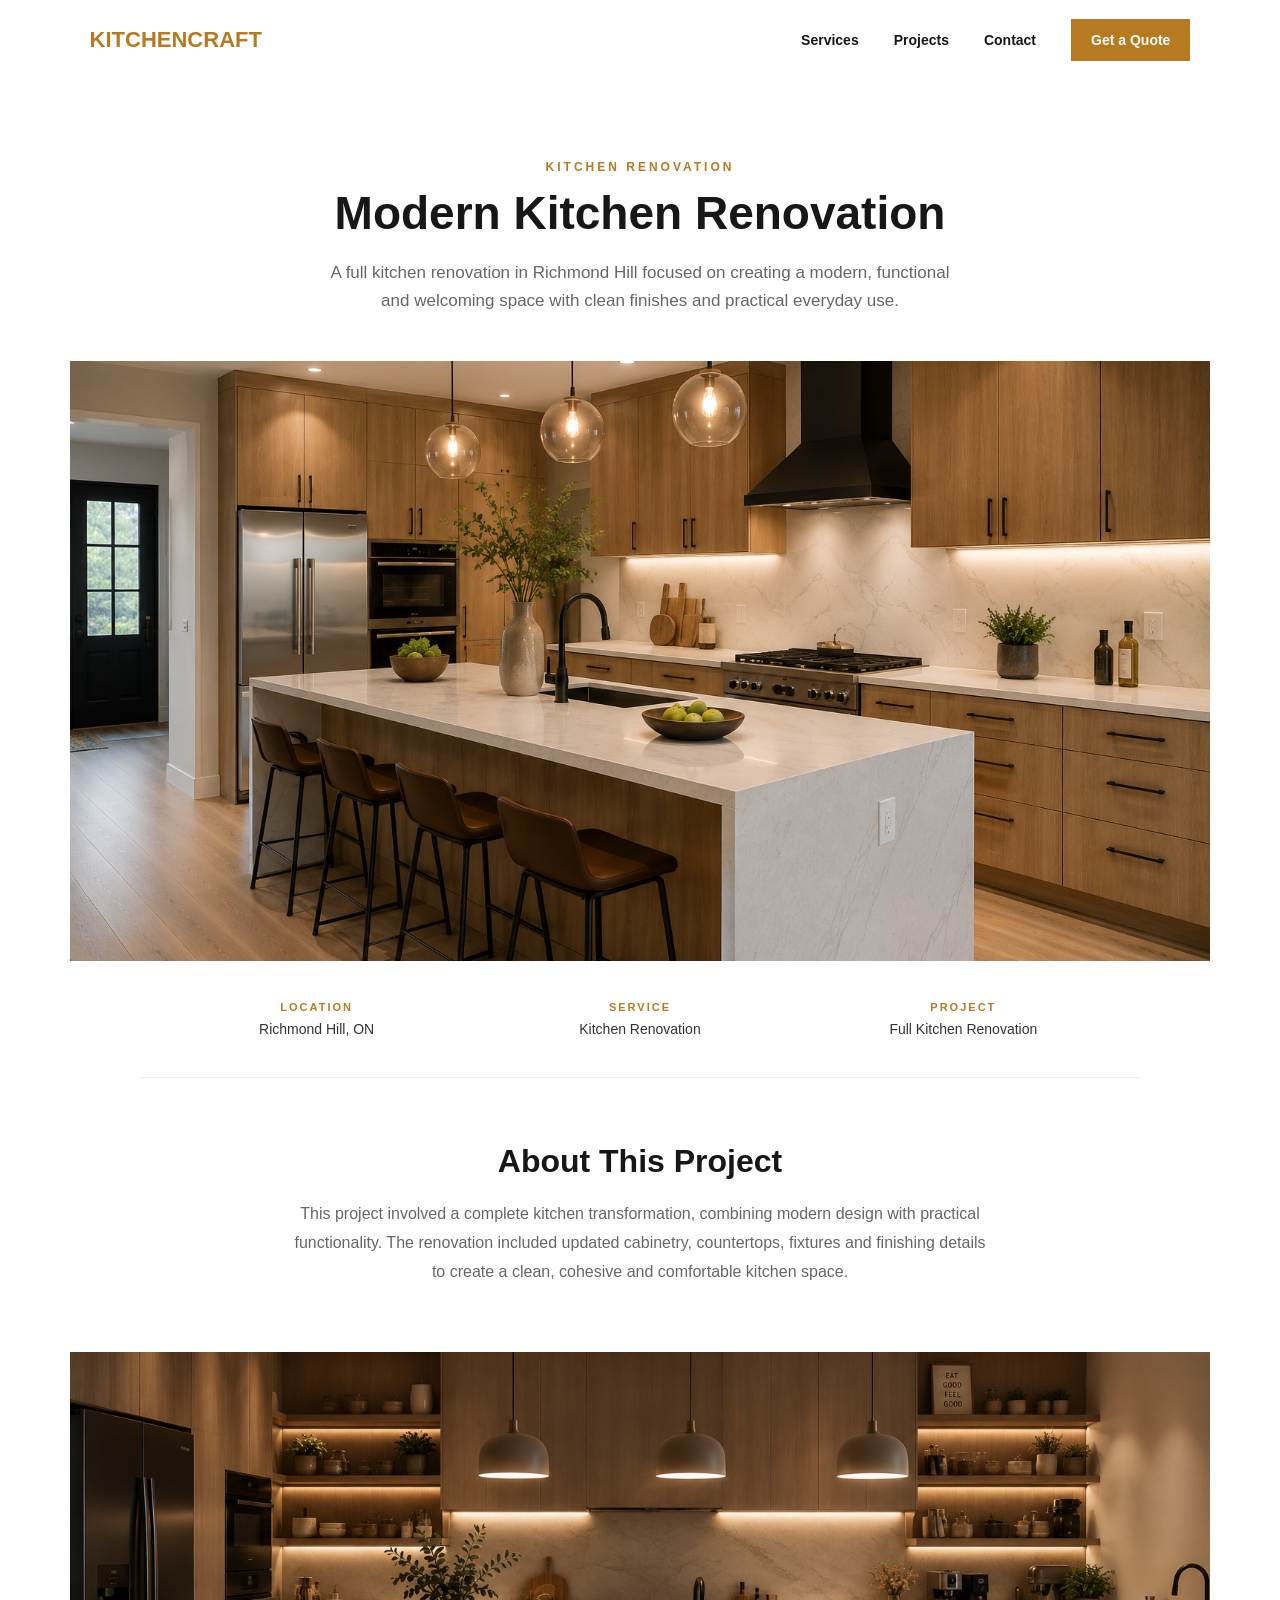
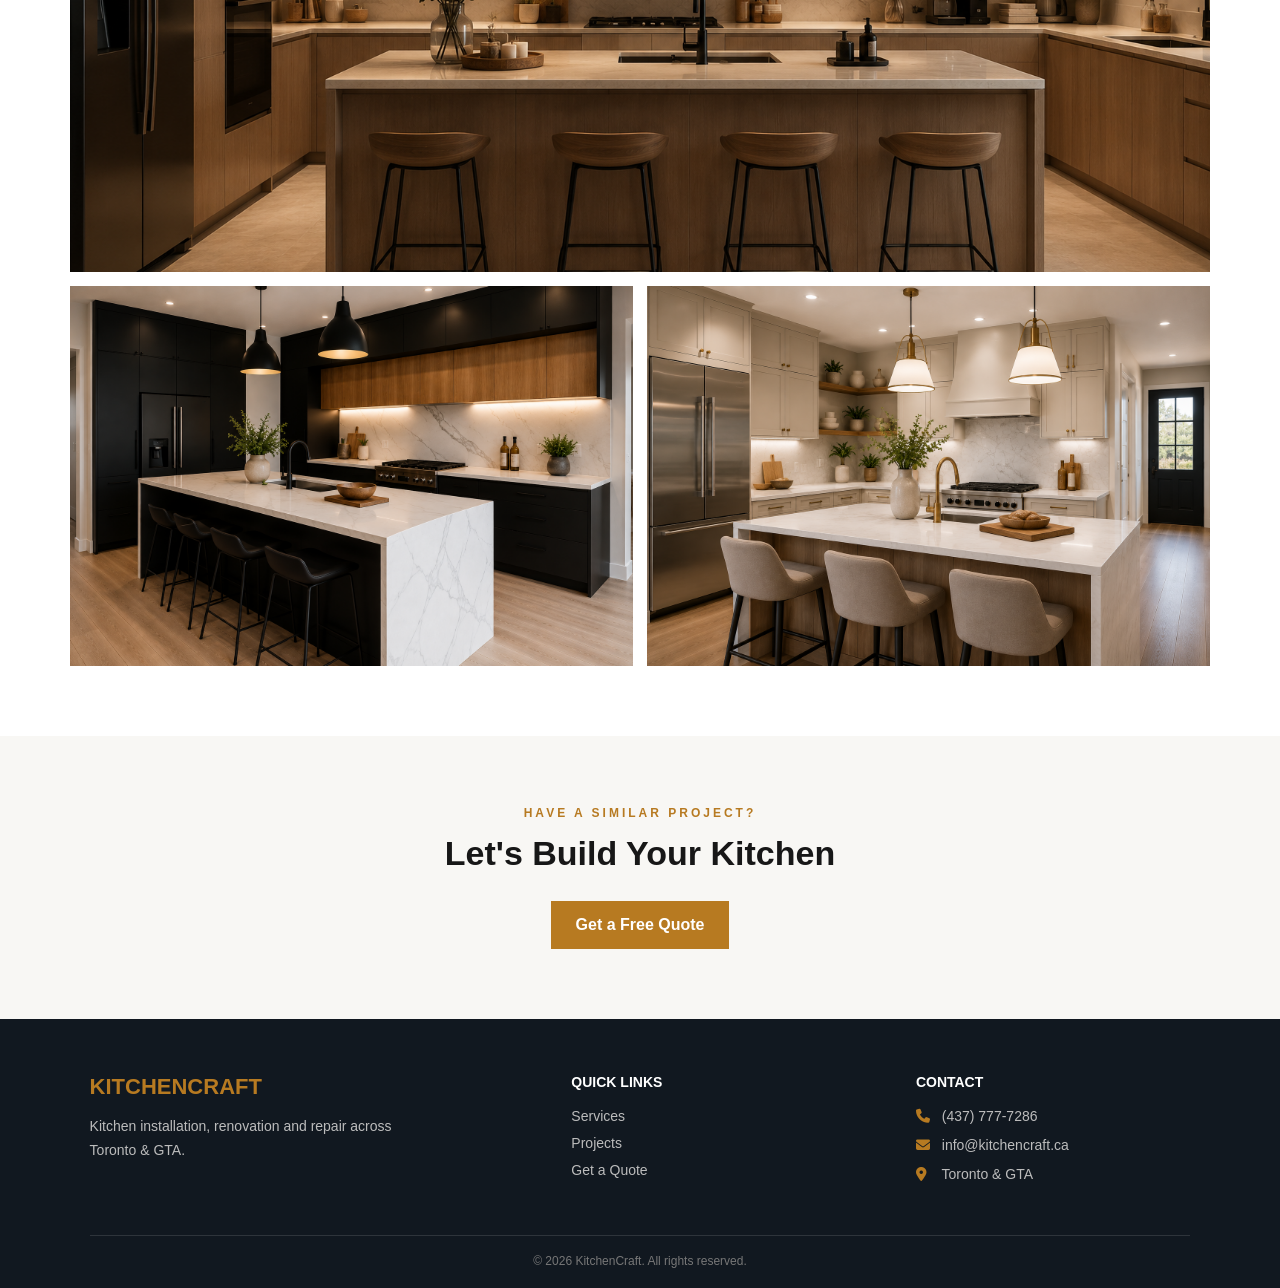
==== project-1.html @ bbb26b09 "Initial website" ====
<!DOCTYPE html>
<html lang="en">

<head>
    <meta charset="UTF-8">

    <meta name="viewport" content="width=device-width, initial-scale=1.0">

    <title>Modern Kitchen Renovation in Richmond Hill | KitchenCraft</title>

    <meta name="description" content="View this completed modern kitchen renovation project in Richmond Hill by KitchenCraft, serving Toronto and the GTA.">

    <link rel="icon" type="image/png" href="favicon.png">

    <link rel="stylesheet" href="style.css">

    <link rel="stylesheet" href="https://cdnjs.cloudflare.com/ajax/libs/font-awesome/6.5.0/css/all.min.css">
</head>


<body>


    <!-- HEADER -->

    <header class="header">

        <a href="index.html" class="logo">
            KITCHENCRAFT
        </a>

        <nav class="nav">

            <a href="index.html#services">
                Services
            </a>

            <a href="index.html#projects">
                Projects
            </a>

            <a href="index.html#contact">
                Contact
            </a>

            <a href="index.html#quote" class="quote-button">
                Get a Quote
            </a>

        </nav>

    </header>



    <!-- PROJECT CONTENT -->

    <main class="project-page">


        <!-- PROJECT INTRO -->

        <section class="project-header">

            <p class="project-page-label">
                KITCHEN RENOVATION
            </p>

            <h1>
                Modern Kitchen Renovation
            </h1>

            <p class="project-page-description">
                A full kitchen renovation in Richmond Hill focused on creating a modern, functional and welcoming space with clean finishes and practical everyday use.
            </p>

        </section>



        <!-- MAIN IMAGE -->

        <section class="project-main-image">

            <img src="images/project-1/cover.jpg" alt="Modern kitchen renovation in Richmond Hill">

        </section>



        <!-- PROJECT DETAILS -->

        <section class="project-details">

            <div>

                <p class="project-detail-label">
                    LOCATION
                </p>

                <p>
                    Richmond Hill, ON
                </p>

            </div>


            <div>

                <p class="project-detail-label">
                    SERVICE
                </p>

                <p>
                    Kitchen Renovation
                </p>

            </div>


            <div>

                <p class="project-detail-label">
                    PROJECT
                </p>

                <p>
                    Full Kitchen Renovation
                </p>

            </div>

        </section>



        <!-- DESCRIPTION -->

        <section class="project-story">

            <h2>
                About This Project
            </h2>

            <p>
                This project involved a complete kitchen transformation, combining modern design with practical functionality. The renovation included updated cabinetry, countertops, fixtures and finishing details to create a clean, cohesive and comfortable kitchen space.
            </p>

        </section>



        <!-- GALLERY -->

        <section class="project-gallery">

            <img src="images/project-1/1.jpg" alt="Kitchen renovation detail">

            <img src="images/project-1/2.jpg" alt="Kitchen cabinetry and countertop">

            <img src="images/project-1/3.jpg" alt="Completed kitchen renovation">

        </section>



        <!-- CTA -->

        <section class="project-cta">

            <p class="project-page-label">
                HAVE A SIMILAR PROJECT?
            </p>

            <h2>
                Let's Build Your Kitchen
            </h2>

            <a href="index.html?project=project-1#quote" class="primary-button">
                Get a Free Quote
            </a>

        </section>


    </main>



    <!-- FOOTER -->

    <footer class="footer">

        <div class="footer-container">


            <div class="footer-brand">

                <a href="index.html" class="footer-logo">
                    KITCHENCRAFT
                </a>

                <p>
                    Kitchen installation, renovation and repair across Toronto & GTA.
                </p>

            </div>



            <div>

                <h3>
                    Quick Links
                </h3>

                <div class="footer-links">

                    <a href="index.html#services">
                        Services
                    </a>

                    <a href="index.html#projects">
                        Projects
                    </a>

                    <a href="index.html#quote">
                        Get a Quote
                    </a>

                </div>

            </div>



            <div class="footer-contact">

                <h3>
                    Contact
                </h3>

                <p>
                    <i class="fa-solid fa-phone"></i>

                    <a href="tel:+14377777286">
                        (437) 777-7286
                    </a>
                </p>

                <p>
                    <i class="fa-solid fa-envelope"></i>

                    <a href="mailto:info@kitchencraft.ca">
                        info@kitchencraft.ca
                    </a>
                </p>

                <p>
                    <i class="fa-solid fa-location-dot"></i> Toronto & GTA
                </p>

            </div>


        </div>


        <div class="footer-bottom">

            <p>
                © 2026 KitchenCraft. All rights reserved.
            </p>

        </div>

    </footer>



    <!-- PROJECT IMAGE LIGHTBOX -->

    <div class="lightbox" id="lightbox">

        <button class="lightbox-close" id="lightbox-close" aria-label="Close">
            &times;
        </button>


        <button class="lightbox-prev" id="lightbox-prev" aria-label="Previous image">
            &#10094;
        </button>


        <img src="" alt="Kitchen project" class="lightbox-image" id="lightbox-image">


        <button class="lightbox-next" id="lightbox-next" aria-label="Next image">
            &#10095;
        </button>


        <div class="lightbox-counter" id="lightbox-counter"></div>

    </div>



    <script src="project.js"></script>

</body>

</html>
---- style.css ----
* {
    margin: 0;
    padding: 0;
    box-sizing: border-box;
}

html {
    scroll-behavior: smooth;
}

body {
    font-family: Arial, sans-serif;
    color: #171717;
    background: #ffffff;
}

img {
    max-width: 100%;
}


/* ========================================
   HEADER
======================================== */

.header {
    height: 80px;
    padding: 0 7%;
    display: flex;
    align-items: center;
    justify-content: space-between;
    background: #ffffff;
}

.logo {
    color: #b77a21;
    font-size: 22px;
    font-weight: 800;
    text-decoration: none;
}

.nav {
    display: flex;
    align-items: center;
    gap: 35px;
}

.nav a {
    color: #171717;
    text-decoration: none;
    font-size: 14px;
    font-weight: 600;
    transition: 0.25s ease;
}

.nav a:hover {
    color: #b77a21;
}

.quote-button {
    background: #b77a21;
    color: #ffffff !important;
    padding: 13px 20px;
}

.quote-button:hover {
    background: #9e6819;
}


/* ========================================
   HERO
======================================== */

.hero {
    min-height: 560px;
    display: flex;
    align-items: center;
    padding: 0 7%;
    background: linear-gradient( 90deg, rgba(0, 0, 0, 0.78) 0%, rgba(0, 0, 0, 0.55) 28%, rgba(0, 0, 0, 0.20) 52%, rgba(0, 0, 0, 0.02) 75%), url("images/hero-kitchen.jpg");
    background-size: cover;
    background-position: center;
    color: #ffffff;
}

.hero-content {
    max-width: 650px;
}

.hero-small {
    color: #d39a42;
    letter-spacing: 3px;
    font-size: 13px;
    font-weight: 700;
    margin-bottom: 20px;
}

.hero h1 {
    font-size: 52px;
    line-height: 1.05;
    margin-bottom: 25px;
}

.hero-description {
    color: #dddddd;
    font-size: 18px;
    line-height: 1.6;
    margin-bottom: 35px;
}

.hero-buttons {
    display: flex;
    gap: 10px;
    flex-wrap: wrap;
}

.primary-button,
.secondary-button {
    display: inline-block;
    padding: 15px 25px;
    text-decoration: none;
    font-weight: 700;
    transition: 0.25s ease;
}

.primary-button {
    background: #b77a21;
    color: #ffffff;
}

.primary-button:hover {
    background: #9e6819;
}

.secondary-button {
    border: 1px solid #ffffff;
    color: #ffffff;
}

.secondary-button:hover {
    background: rgba(255, 255, 255, 0.12);
}


/* ========================================
   SECTION LABEL
======================================== */

.section-label {
    color: #b77a21;
    text-align: center;
    letter-spacing: 3px;
    font-size: 12px;
    font-weight: 700;
    margin-bottom: 10px;
}


/* ========================================
   SERVICES
======================================== */

.services {
    max-width: 1200px;
    margin: 0 auto;
    padding: 65px 30px 70px;
}

.services h2 {
    text-align: center;
    font-size: 38px;
    margin-bottom: 40px;
}

.service-grid {
    display: grid;
    grid-template-columns: repeat(3, 1fr);
}

.service-item {
    padding: 10px 38px 15px;
    border-right: 1px solid #dddddd;
}

.service-item:last-child {
    border-right: none;
}

.service-icon {
    color: #b77a21;
    font-size: 30px;
    margin-bottom: 18px;
}

.service-item h3 {
    font-size: 20px;
    font-weight: 700;
    text-transform: uppercase;
    margin-bottom: 20px;
}

.service-item p {
    color: #555555;
    font-size: 15px;
    padding: 12px 0;
    border-bottom: 1px solid #eeeeee;
}


/* ========================================
   PROJECTS
======================================== */

.projects {
    padding: 60px 7% 65px;
    background: #f8f7f4;
    text-align: center;
}

.projects h2 {
    font-size: 36px;
    margin-bottom: 28px;
}

.projects-grid {
    max-width: 1200px;
    margin: 0 auto 26px;
    display: grid;
    grid-template-columns: repeat(3, 1fr);
    gap: 14px;
}

.projects-grid img {
    width: 100%;
    height: 260px;
    display: block;
    object-fit: cover;
    border-radius: 3px;
}

.projects-button {
    display: inline-block;
    padding: 13px 24px;
    background: #b77a21;
    color: #ffffff;
    text-decoration: none;
    font-size: 13px;
    font-weight: 700;
    letter-spacing: 0.3px;
    transition: 0.25s ease;
}

.projects-button:hover {
    background: #9e6819;
}


/* ========================================
   TRUST BAR
======================================== */

.trust-bar {
    background: #111820;
    color: #ffffff;
    padding: 30px 7%;
}

.trust-container {
    max-width: 1200px;
    margin: 0 auto;
    display: grid;
    grid-template-columns: repeat(4, 1fr);
}

.trust-item {
    display: flex;
    align-items: center;
    justify-content: center;
    gap: 15px;
    padding: 5px 25px;
    border-right: 1px solid rgba(255, 255, 255, 0.15);
}

.trust-item:last-child {
    border-right: none;
}

.trust-item i {
    color: #b77a21;
    font-size: 28px;
}

.trust-item h3 {
    font-size: 14px;
    text-transform: uppercase;
    margin-bottom: 4px;
}

.trust-item p {
    color: #bcbcbc;
    font-size: 12px;
}


/* ========================================
   QUOTE SECTION
======================================== */

.quote-section {
    max-width: 1200px;
    margin: 0 auto;
    padding: 70px 30px 35px;
    display: grid;
    grid-template-columns: 0.8fr 1.4fr;
    gap: 70px;
    align-items: start;
}

.quote-info {
    padding-top: 5px;
}

.quote-label {
    text-align: left;
}

.quote-info h2 {
    font-size: 36px;
    line-height: 1.15;
    margin-bottom: 18px;
}

.quote-text {
    color: #666666;
    font-size: 15px;
    line-height: 1.7;
    margin-bottom: 25px;
}

.quote-points {
    display: grid;
    gap: 10px;
}

.quote-points p {
    color: #444444;
    font-size: 14px;
}

.quote-points i {
    color: #b77a21;
    margin-right: 8px;
}


/* ========================================
   FORM
======================================== */

.quote-form {
    display: grid;
    gap: 14px;
}

.form-row {
    display: grid;
    grid-template-columns: repeat(2, 1fr);
    gap: 14px;
}

.quote-form input,
.quote-form select,
.quote-form textarea {
    width: 100%;
    padding: 14px 15px;
    border: 1px solid #dddddd;
    background: #ffffff;
    color: #171717;
    font-family: Arial, sans-serif;
    font-size: 14px;
    outline: none;
}

.quote-form input:focus,
.quote-form select:focus,
.quote-form textarea:focus {
    border-color: #b77a21;
}

.quote-form textarea {
    resize: vertical;
    min-height: 120px;
}


/* ========================================
   PHOTO UPLOAD
======================================== */

.upload-box {
    min-height: 100px;
    display: flex;
    flex-direction: column;
    align-items: center;
    justify-content: center;
    border: 1px dashed #cccccc;
    cursor: pointer;
    transition: 0.25s ease;
}

.upload-box:hover {
    border-color: #b77a21;
    background: #faf8f4;
}

.upload-box i {
    color: #b77a21;
    font-size: 20px;
    margin-bottom: 7px;
}

.upload-box span {
    font-size: 14px;
    font-weight: 700;
}

.upload-box small {
    margin-top: 4px;
    color: #888888;
    font-size: 11px;
}

.upload-box input {
    display: none;
}

.photo-status {
    padding: 10px 12px;
    background: #f8f7f4;
    color: #666666;
    font-size: 12px;
    line-height: 1.6;
    border-left: 3px solid #b77a21;
}

.photo-status strong {
    color: #171717;
}


/* ========================================
   SUBMIT BUTTON
======================================== */

.submit-button {
    width: fit-content;
    padding: 14px 25px;
    border: none;
    background: #b77a21;
    color: #ffffff;
    font-size: 13px;
    font-weight: 700;
    cursor: pointer;
    transition: 0.25s ease;
}

.submit-button:hover {
    background: #9e6819;
}

.submit-button:disabled {
    cursor: not-allowed;
    opacity: 0.75;
}


/* ========================================
   HONEYPOT
======================================== */

.honeypot {
    position: absolute;
    left: -9999px;
    width: 1px;
    height: 1px;
    opacity: 0;
    pointer-events: none;
}


/* ========================================
   FOOTER
======================================== */

.footer {
    background: #111820;
    color: #ffffff;
    padding: 55px 7% 20px;
}

.footer-container {
    max-width: 1200px;
    margin: 0 auto;
    display: grid;
    grid-template-columns: 1.5fr 1fr 1fr;
    gap: 70px;
}

.footer-logo {
    display: inline-block;
    color: #b77a21;
    font-size: 22px;
    font-weight: 800;
    text-decoration: none;
    margin-bottom: 15px;
}

.footer-brand p {
    max-width: 330px;
    color: #bcbcbc;
    font-size: 14px;
    line-height: 1.7;
}

.footer h3 {
    font-size: 14px;
    text-transform: uppercase;
    margin-bottom: 18px;
}

.footer-links {
    display: flex;
    flex-direction: column;
}

.footer-links a {
    width: fit-content;
    color: #bcbcbc;
    text-decoration: none;
    font-size: 14px;
    margin-bottom: 11px;
    transition: 0.25s ease;
}

.footer-links a:hover {
    color: #b77a21;
}

.footer-contact p {
    color: #bcbcbc;
    font-size: 14px;
    margin-bottom: 13px;
}

.footer-contact a {
    color: #bcbcbc;
    text-decoration: none;
    transition: 0.25s ease;
}

.footer-contact a:hover {
    color: #b77a21;
}

.footer-contact i {
    width: 22px;
    color: #b77a21;
}

.footer-bottom {
    max-width: 1200px;
    margin: 40px auto 0;
    padding-top: 18px;
    border-top: 1px solid rgba(255, 255, 255, 0.12);
    text-align: center;
}

.footer-bottom p {
    color: #777777;
    font-size: 12px;
}


/* ========================================
   FORM SUCCESS MESSAGE
======================================== */

.form-success {
    display: none;
    align-items: flex-start;
    gap: 12px;
    margin-top: 18px;
    padding: 16px 18px;
    background: #f3f8f3;
    border: 1px solid #d7e8d7;
    font-size: 14px;
}

.form-success.show {
    display: flex;
}

.form-success i {
    margin-top: 2px;
    font-size: 19px;
    color: #3f7d45;
}

.form-success strong {
    display: block;
    margin-bottom: 4px;
    color: #222222;
}

.form-success p {
    margin: 0;
    color: #555555;
    line-height: 1.5;
}


/* ========================================
   TABLET + MOBILE
======================================== */

@media (max-width: 768px) {
    /* HEADER */
    .header {
        height: auto;
        min-height: 72px;
        padding: 16px 24px;
        gap: 15px;
    }
    .logo {
        font-size: 20px;
    }
    .nav {
        gap: 12px;
    }
    .nav a:not(.quote-button) {
        display: none;
    }
    .quote-button {
        padding: 12px 16px;
        white-space: nowrap;
    }
    /* HERO */
    .hero {
        min-height: 540px;
        padding: 60px 24px;
        background-position: 58% center;
    }
    .hero-content {
        max-width: 520px;
    }
    .hero h1 {
        font-size: 40px;
        line-height: 1.08;
    }
    .hero-description {
        font-size: 16px;
        line-height: 1.6;
    }
    /* SERVICES */
    .services {
        padding: 55px 24px;
    }
    .services h2 {
        font-size: 32px;
        margin-bottom: 25px;
    }
    .service-grid {
        grid-template-columns: 1fr;
    }
    .service-item {
        padding: 28px 0;
        border-right: none;
        border-bottom: 1px solid #dddddd;
    }
    .service-item:last-child {
        border-bottom: none;
    }
    /* PROJECTS */
    .projects {
        padding: 55px 24px;
    }
    .projects h2 {
        font-size: 32px;
    }
    .projects-grid {
        grid-template-columns: 1fr;
        gap: 15px;
    }
    .projects-grid img {
        width: 100%;
        height: 240px;
    }
    /* TRUST BAR */
    .trust-bar {
        padding: 20px 24px;
    }
    .trust-container {
        grid-template-columns: repeat(2, 1fr);
    }
    .trust-item {
        justify-content: flex-start;
        padding: 20px 15px;
        border-right: none;
        border-bottom: 1px solid rgba(255, 255, 255, 0.15);
    }
    .trust-item:nth-last-child(-n+2) {
        border-bottom: none;
    }
    /* QUOTE */
    .quote-section {
        grid-template-columns: 1fr;
        gap: 35px;
        padding: 55px 24px;
    }
    .quote-info h2 {
        font-size: 32px;
    }
    .form-row {
        grid-template-columns: 1fr;
    }
    /* FORM */
    .quote-form {
        width: 100%;
    }
    .quote-form input,
    .quote-form select,
    .quote-form textarea {
        font-size: 16px;
    }
    .upload-box {
        width: 100%;
    }
    /* SUBMIT */
    .submit-button {
        min-height: 48px;
        padding: 14px 24px;
    }
    /* FOOTER */
    .footer {
        padding: 45px 24px 20px;
    }
    .footer-container {
        grid-template-columns: 1fr;
        gap: 32px;
    }
    .footer-brand,
    .footer-links,
    .footer-contact {
        width: 100%;
        min-width: 0;
    }
    .footer-brand p {
        max-width: 100%;
    }
    .footer-bottom {
        margin-top: 30px;
    }
}


/* ========================================
   SMALL PHONES
======================================== */

@media (max-width: 480px) {
    html,
    body {
        width: 100%;
        max-width: 100%;
        overflow-x: hidden;
    }
    /* HEADER */
    .header {
        min-height: 70px;
        padding: 14px 20px;
    }
    .logo {
        font-size: 18px;
    }
    .quote-button {
        padding: 11px 14px;
        font-size: 12px !important;
    }
    /* HERO */
    .hero {
        min-height: 520px;
        padding: 55px 20px;
        background-position: 60% center;
    }
    .hero-small {
        font-size: 11px;
        margin-bottom: 16px;
    }
    .hero h1 {
        font-size: 34px;
        line-height: 1.08;
        margin-bottom: 20px;
    }
    .hero-description {
        font-size: 16px;
        margin-bottom: 28px;
    }
    .hero-buttons {
        gap: 10px;
    }
    .primary-button,
    .secondary-button {
        padding: 13px 17px;
        font-size: 13px;
    }
    /* SERVICES */
    .services {
        padding: 50px 20px;
    }
    .services h2 {
        font-size: 30px;
    }
    .service-item {
        padding: 25px 0;
    }
    /* PROJECTS */
    .projects {
        padding: 50px 20px;
    }
    .projects h2 {
        font-size: 30px;
    }
    .projects-grid img {
        height: 220px;
    }
    /* TRUST BAR */
    .trust-bar {
        padding: 18px 20px;
    }
    .trust-container {
        grid-template-columns: 1fr 1fr;
    }
    .trust-item {
        padding: 18px 10px;
        gap: 10px;
    }
    .trust-item i {
        font-size: 24px;
    }
    .trust-item h3 {
        font-size: 12px;
    }
    .trust-item p {
        font-size: 11px;
    }
    /* QUOTE */
    .quote-section {
        width: 100%;
        padding: 50px 20px;
        gap: 30px;
    }
    .quote-info {
        width: 100%;
    }
    .quote-info h2 {
        font-size: 30px;
    }
    .quote-text {
        font-size: 14px;
    }
    /* FORM */
    .quote-form {
        width: 100%;
        min-width: 0;
        gap: 12px;
    }
    .form-row {
        width: 100%;
        grid-template-columns: 1fr;
        gap: 12px;
    }
    .quote-form input,
    .quote-form select,
    .quote-form textarea {
        width: 100%;
        min-width: 0;
        padding: 14px;
    }
    .quote-form textarea {
        min-height: 115px;
    }
    /* PHOTO UPLOAD */
    .upload-box {
        width: 100%;
        min-height: 105px;
        padding: 15px;
    }
    .photo-status {
        width: 100%;
        padding: 10px 12px;
        overflow-wrap: anywhere;
    }
    /* SUBMIT BUTTON */
    .submit-button {
        width: 100%;
        min-height: 50px;
        padding: 14px 20px;
        font-size: 14px;
    }
    /* SUCCESS MESSAGE */
    .form-success {
        width: 100%;
    }
    /* FOOTER */
    .footer {
        width: 100%;
        padding: 42px 20px 20px;
    }
    .footer-container {
        width: 100%;
        grid-template-columns: 1fr;
        gap: 30px;
    }
    .footer-logo {
        font-size: 20px;
    }
    .footer-brand p {
        max-width: 100%;
        font-size: 14px;
    }
    .footer-links,
    .footer-contact {
        width: 100%;
    }
    .footer-contact p {
        overflow-wrap: anywhere;
    }
    .footer-bottom {
        width: 100%;
        margin-top: 25px;
        padding-top: 18px;
    }
}


/* ========================================
   PROJECT DETAIL PAGE
======================================== */

.project-page {
    background: #ffffff;
}

.project-header {
    max-width: 900px;
    margin: 0 auto;
    padding: 80px 30px 45px;
    text-align: center;
}

.project-page-label {
    color: #b77a21;
    font-size: 12px;
    font-weight: 700;
    letter-spacing: 3px;
    margin-bottom: 14px;
}

.project-header h1 {
    font-size: 46px;
    line-height: 1.1;
    margin-bottom: 20px;
}

.project-page-description {
    max-width: 650px;
    margin: 0 auto;
    color: #666666;
    font-size: 17px;
    line-height: 1.7;
}


/* MAIN PROJECT IMAGE */

.project-main-image {
    max-width: 1200px;
    margin: 0 auto;
    padding: 0 30px;
}

.project-main-image img {
    width: 100%;
    height: 600px;
    display: block;
    object-fit: cover;
}


/* DETAILS */

.project-details {
    max-width: 1000px;
    margin: 0 auto;
    padding: 40px 30px;
    display: grid;
    grid-template-columns: repeat(3, 1fr);
    gap: 30px;
    border-bottom: 1px solid #eeeeee;
}

.project-details>div {
    text-align: center;
}

.project-detail-label {
    color: #b77a21;
    font-size: 11px;
    font-weight: 700;
    letter-spacing: 2px;
    margin-bottom: 8px;
}

.project-details div>p:last-child {
    color: #333333;
    font-size: 14px;
}


/* STORY */

.project-story {
    max-width: 760px;
    margin: 0 auto;
    padding: 65px 30px;
    text-align: center;
}

.project-story h2 {
    font-size: 32px;
    margin-bottom: 20px;
}

.project-story p {
    color: #666666;
    font-size: 16px;
    line-height: 1.8;
}


/* GALLERY */

.project-gallery {
    max-width: 1200px;
    margin: 0 auto;
    padding: 0 30px 70px;
    display: grid;
    grid-template-columns: repeat(2, 1fr);
    gap: 14px;
}

.project-gallery img {
    width: 100%;
    height: 380px;
    display: block;
    object-fit: cover;
}

.project-gallery img:first-child {
    grid-column: 1 / -1;
    height: 520px;
}


/* CTA */

.project-cta {
    padding: 70px 30px;
    background: #f8f7f4;
    text-align: center;
}

.project-cta h2 {
    font-size: 34px;
    margin-bottom: 28px;
}


/* HOME PROJECT CLICK */

.project-card {
    display: block;
    overflow: hidden;
}

.project-card {
    display: block;
    overflow: hidden;
    background: #eeeeee;
}

.project-card img {
    width: 100%;
    height: 100%;
    display: block;
    object-fit: cover;
}


/* PROJECT PAGE MOBILE */

@media (max-width: 768px) {
    .project-header {
        padding: 55px 24px 35px;
    }
    .project-header h1 {
        font-size: 36px;
    }
    .project-main-image {
        padding: 0 24px;
    }
    .project-main-image img {
        height: 420px;
    }
    .project-details {
        padding: 35px 24px;
        grid-template-columns: 1fr;
        gap: 25px;
    }
    .project-story {
        padding: 50px 24px;
    }
    .project-gallery {
        padding: 0 24px 55px;
        grid-template-columns: 1fr;
    }
    .project-gallery img,
    .project-gallery img:first-child {
        grid-column: auto;
        height: 300px;
    }
    .project-cta {
        padding: 55px 24px;
    }
    .project-cta h2 {
        font-size: 30px;
    }
}

@media (max-width: 480px) {
    .project-header {
        padding: 45px 20px 30px;
    }
    .project-header h1 {
        font-size: 32px;
    }
    .project-page-description {
        font-size: 15px;
    }
    .project-main-image {
        padding: 0 20px;
    }
    .project-main-image img {
        height: 300px;
    }
    .project-details {
        padding: 30px 20px;
    }
    .project-story {
        padding: 45px 20px;
    }
    .project-story h2 {
        font-size: 28px;
    }
    .project-gallery {
        padding: 0 20px 50px;
    }
    .project-gallery img,
    .project-gallery img:first-child {
        height: 250px;
    }
    .project-cta {
        padding: 50px 20px;
    }
}


/* ========================================
   PROJECT LIGHTBOX
======================================== */

.project-main-image img,
.project-gallery img {
    cursor: pointer;
}

.lightbox {
    position: fixed;
    inset: 0;
    z-index: 9999;
    display: none;
    align-items: center;
    justify-content: center;
    padding: 50px 80px;
    background: rgba(0, 0, 0, 0.92);
}

.lightbox.show {
    display: flex;
}

.lightbox-image {
    display: block;
    max-width: 90%;
    max-height: 88vh;
    width: auto;
    height: auto;
    object-fit: contain;
}

.lightbox-close {
    position: absolute;
    top: 20px;
    right: 30px;
    border: none;
    background: transparent;
    color: #ffffff;
    font-size: 42px;
    font-weight: 300;
    cursor: pointer;
}

.lightbox-prev,
.lightbox-next {
    position: absolute;
    top: 50%;
    transform: translateY(-50%);
    width: 50px;
    height: 60px;
    border: none;
    background: rgba(255, 255, 255, 0.08);
    color: #ffffff;
    font-size: 32px;
    cursor: pointer;
    transition: 0.2s ease;
}

.lightbox-prev:hover,
.lightbox-next:hover {
    background: rgba(255, 255, 255, 0.18);
}

.lightbox-prev {
    left: 25px;
}

.lightbox-next {
    right: 25px;
}

.lightbox-counter {
    position: absolute;
    bottom: 20px;
    left: 50%;
    transform: translateX(-50%);
    color: #dddddd;
    font-size: 13px;
}


/* LIGHTBOX MOBILE */

@media (max-width: 768px) {
    .lightbox {
        padding: 50px 45px;
    }
    .lightbox-image {
        max-width: 100%;
        max-height: 80vh;
    }
    .lightbox-prev,
    .lightbox-next {
        width: 38px;
        height: 50px;
        font-size: 25px;
    }
    .lightbox-prev {
        left: 5px;
    }
    .lightbox-next {
        right: 5px;
    }
    .lightbox-close {
        top: 12px;
        right: 18px;
    }
}


/* PROJECT CARD OVERLAY */

.project-card {
    position: relative;
}

.project-overlay {
    position: absolute;
    left: 0;
    right: 0;
    bottom: 0;
    padding: 35px 20px 18px;
    background: linear-gradient( transparent, rgba(0, 0, 0, 0.78));
    color: #ffffff;
    text-align: left;
    pointer-events: none;
}

.project-overlay h3 {
    margin-bottom: 5px;
    font-size: 17px;
}

.project-overlay p {
    color: #dddddd;
    font-size: 12px;
}


/* ========================================
   CLICKABLE SERVICES
======================================== */

.service-clickable {
    cursor: pointer;
    transition: transform 0.25s ease, background 0.25s ease;
}

.service-clickable:hover {
    background: #faf8f4;
    transform: translateY(-3px);
}


/* ========================================
   SERVICE MODAL
======================================== */

.service-modal {
    position: fixed;
    inset: 0;
    z-index: 10000;
    display: none;
    align-items: center;
    justify-content: center;
    padding: 30px;
    background: rgba(0, 0, 0, 0.82);
}

.service-modal.show {
    display: flex;
}

.service-modal-content {
    position: relative;
    width: 100%;
    max-width: 900px;
    max-height: 90vh;
    padding: 45px;
    overflow-y: auto;
    background: #ffffff;
}

.service-modal-close {
    position: absolute;
    top: 15px;
    right: 20px;
    border: none;
    background: transparent;
    color: #222222;
    font-size: 36px;
    cursor: pointer;
}

.service-modal-label {
    margin-bottom: 10px;
    color: #b77a21;
    font-size: 11px;
    font-weight: 700;
    letter-spacing: 3px;
}

.service-modal-content h2 {
    margin-bottom: 15px;
    font-size: 32px;
}

.service-modal-description {
    max-width: 700px;
    margin-bottom: 28px;
    color: #666666;
    font-size: 15px;
    line-height: 1.7;
}

.service-modal-gallery {
    display: grid;
    grid-template-columns: repeat(3, 1fr);
    gap: 10px;
    margin-bottom: 30px;
}

.service-modal-gallery img {
    width: 100%;
    height: 190px;
    display: block;
    object-fit: cover;
}


/* MOBILE */

@media (max-width: 768px) {
    .service-modal {
        padding: 15px;
    }
    .service-modal-content {
        max-height: 92vh;
        padding: 40px 20px 25px;
    }
    .service-modal-content h2 {
        font-size: 27px;
    }
    .service-modal-gallery {
        grid-template-columns: 1fr;
    }
    .service-modal-gallery img {
        height: 210px;
    }
}

.projects-button[hidden] {
    display: none !important;
}
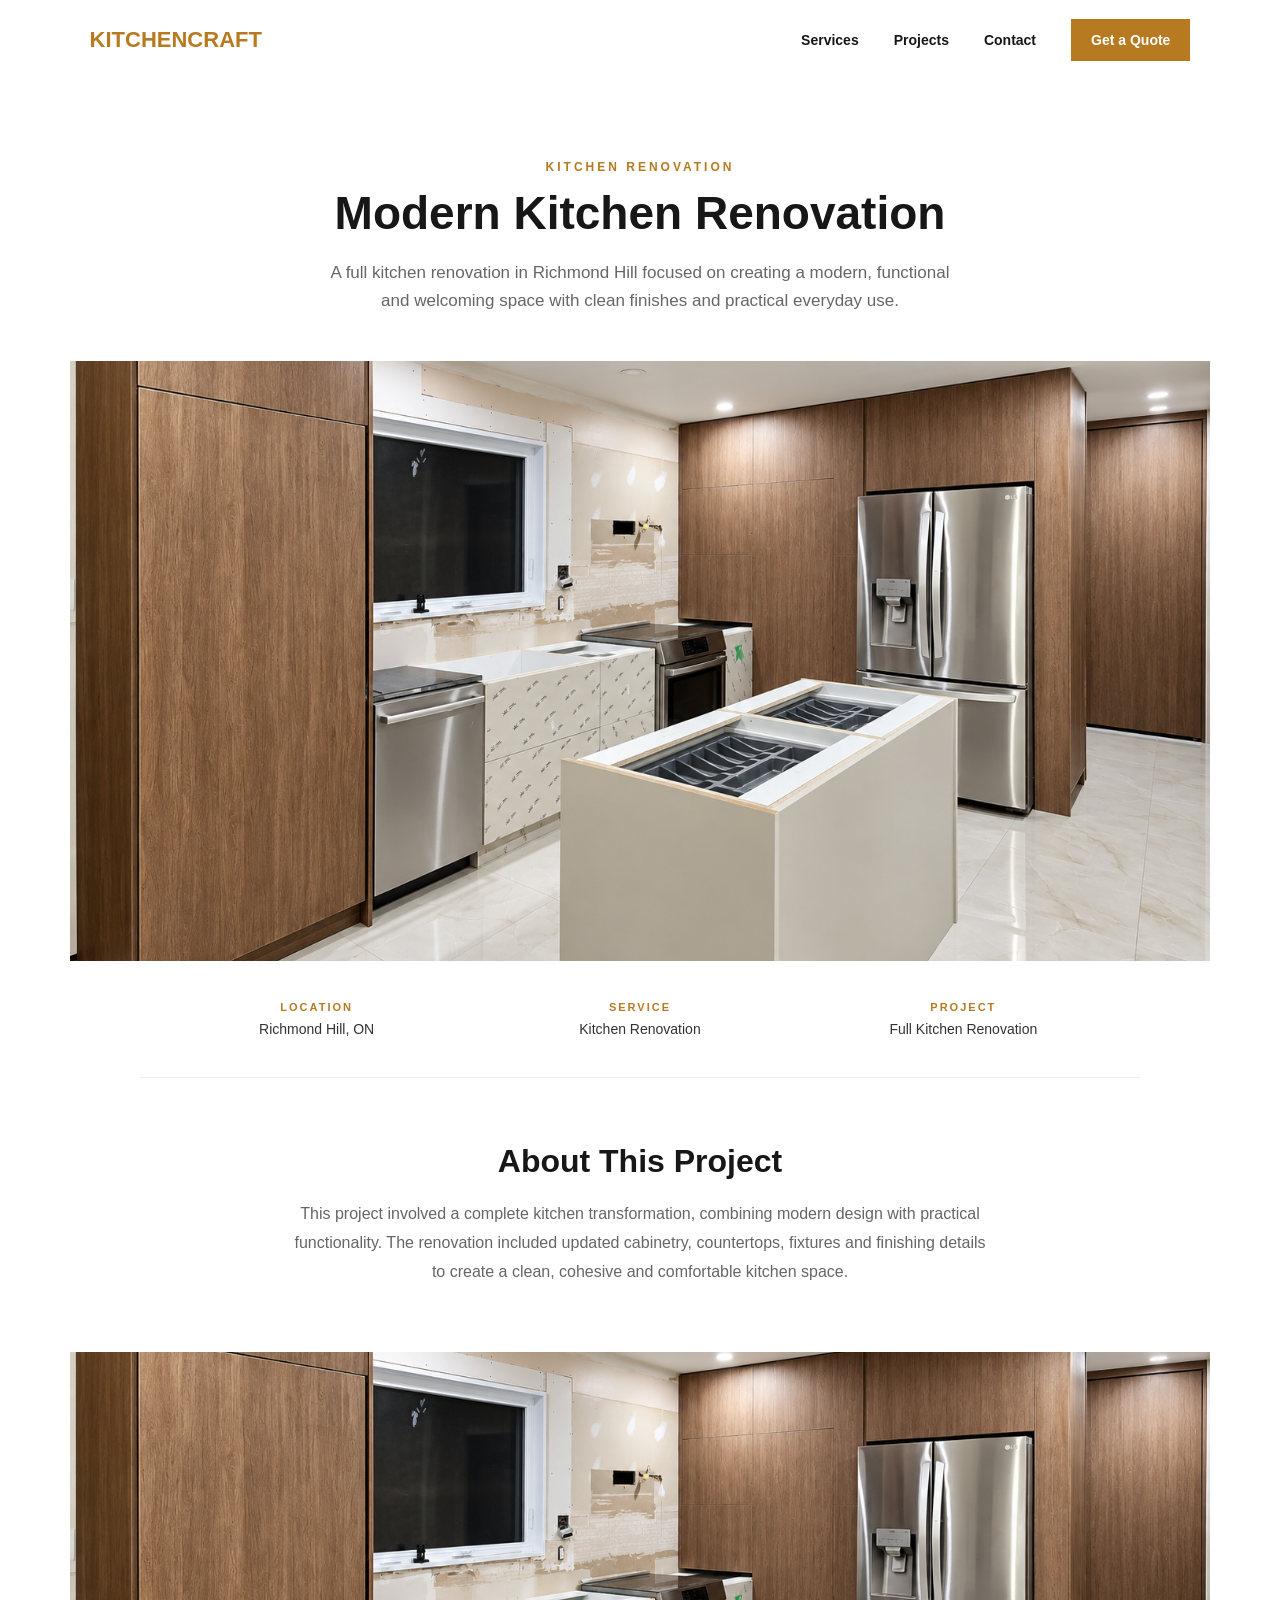
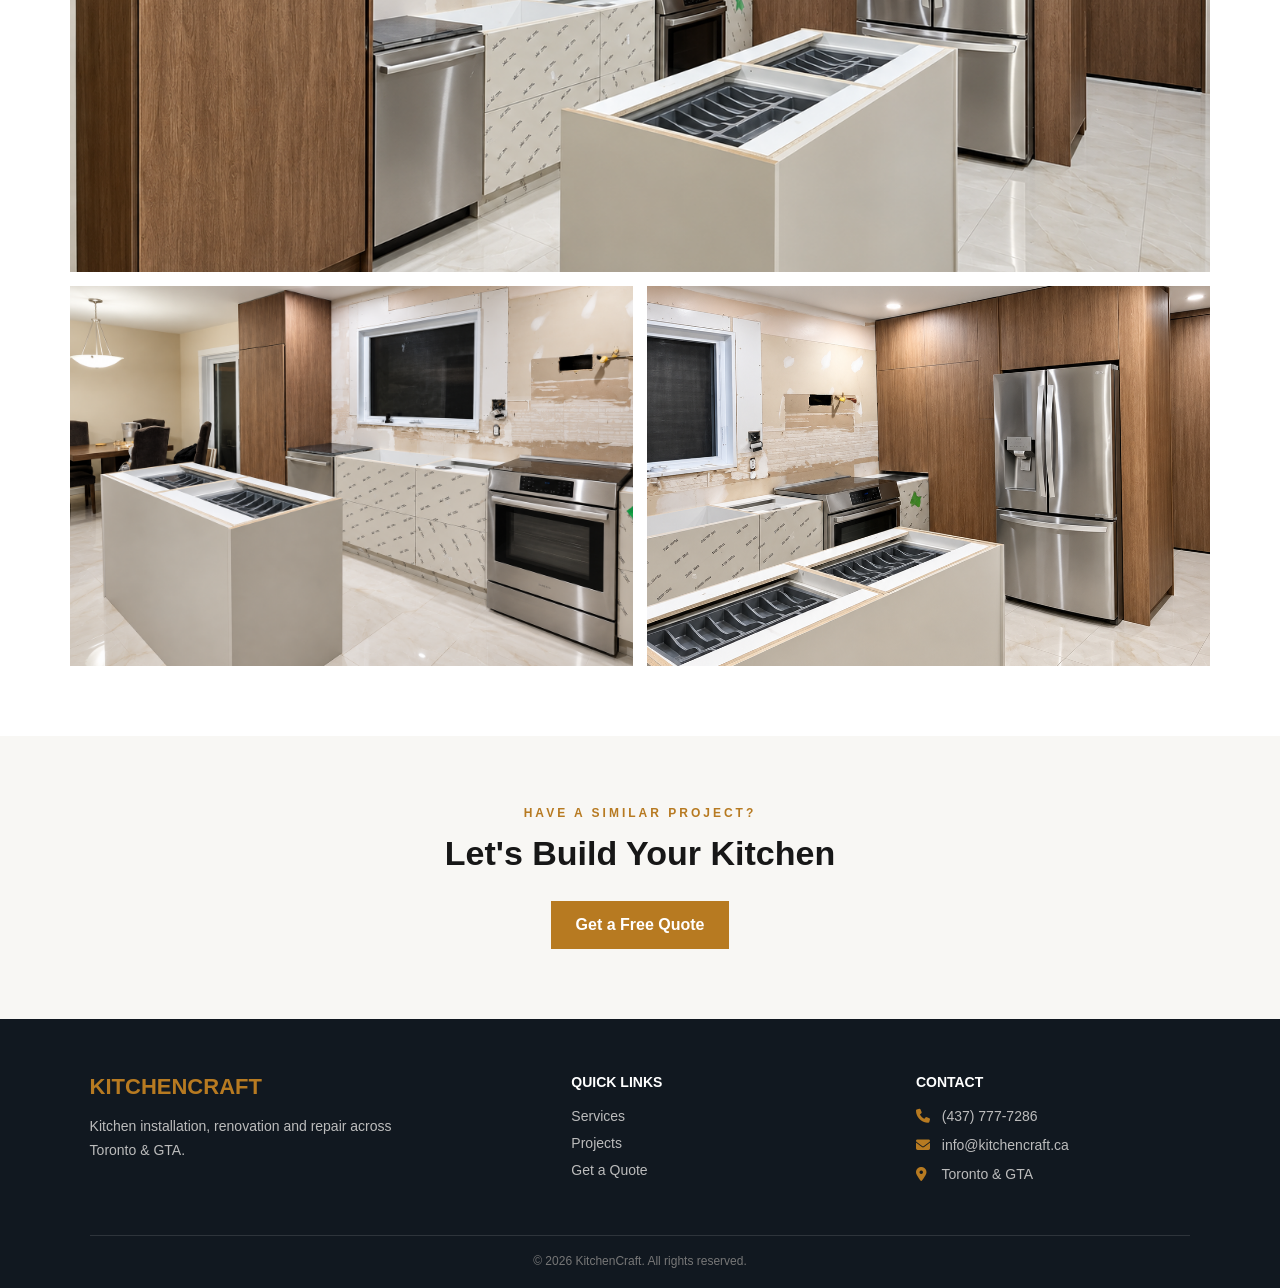
==== commit cf552c31: "photos updated" ====
--- a/project-1.html
+++ b/project-1.html
@@ -82,7 +82,7 @@
 
         <section class="project-main-image">
 
-            <img src="images/project-1/cover.jpg" alt="Modern kitchen renovation in Richmond Hill">
+            <img src="images/project-1/cover.png" alt="Modern kitchen renovation in Richmond Hill">
 
         </section>
 
@@ -154,11 +154,11 @@
 
         <section class="project-gallery">
 
-            <img src="images/project-1/1.jpg" alt="Kitchen renovation detail">
-
-            <img src="images/project-1/2.jpg" alt="Kitchen cabinetry and countertop">
-
-            <img src="images/project-1/3.jpg" alt="Completed kitchen renovation">
+            <img src="images/project-1/1.png" alt="Kitchen renovation detail">
+
+            <img src="images/project-1/2.png" alt="Kitchen cabinetry and countertop">
+
+            <img src="images/project-1/3.png" alt="Completed kitchen renovation">
 
         </section>
 
--- a/style.css
+++ b/style.css
@@ -1325,119 +1325,319 @@
     font-size: 12px;
 }
 
-
-/* ========================================
-   CLICKABLE SERVICES
-======================================== */
-
-.service-clickable {
+.projects-button[hidden] {
+    display: none !important;
+}
+
+.service-grid-two {
+    grid-template-columns: repeat(2, 1fr);
+}
+
+.service-page-link {
+    display: block;
+    color: inherit;
+    text-decoration: none;
     cursor: pointer;
-    transition: transform 0.25s ease, background 0.25s ease;
-}
-
-.service-clickable:hover {
+    transition: 0.25s ease;
+}
+
+.service-page-link:hover {
     background: #faf8f4;
     transform: translateY(-3px);
 }
 
-
-/* ========================================
-   SERVICE MODAL
-======================================== */
-
-.service-modal {
+.service-grid-two .service-item:nth-child(2) {
+    border-right: none;
+}
+
+
+/* ========================================
+   SERVICE DETAIL PAGE
+======================================== */
+
+.service-page-hero {
+    background: #f8f7f4;
+    padding: 70px 7% 65px;
+    text-align: center;
+}
+
+.service-page-hero-content {
+    max-width: 850px;
+    margin: 0 auto;
+}
+
+.service-back-link {
+    display: inline-flex;
+    align-items: center;
+    gap: 8px;
+    margin-bottom: 35px;
+    color: #555555;
+    text-decoration: none;
+    font-size: 14px;
+    transition: 0.25s ease;
+}
+
+.service-back-link:hover {
+    color: #b77a21;
+}
+
+.service-page-hero h1 {
+    font-size: 48px;
+    margin: 12px 0 25px;
+}
+
+.service-page-intro {
+    max-width: 760px;
+    margin: 0 auto;
+    color: #555555;
+    font-size: 17px;
+    line-height: 1.8;
+}
+
+
+/* SERVICE DETAILS */
+
+.service-page-details {
+    max-width: 1100px;
+    margin: 0 auto;
+    padding: 65px 30px;
+    display: grid;
+    grid-template-columns: repeat(3, 1fr);
+    gap: 50px;
+    text-align: center;
+}
+
+.service-detail-item i {
+    color: #b77a21;
+    font-size: 31px;
+    margin-bottom: 20px;
+}
+
+.service-detail-item h3 {
+    font-size: 18px;
+    text-transform: uppercase;
+    margin-bottom: 14px;
+}
+
+.service-detail-item p {
+    color: #666666;
+    font-size: 14px;
+    line-height: 1.7;
+}
+
+
+/* ========================================
+   SERVICE GALLERY
+======================================== */
+
+.service-gallery-section {
+    background: #f8f7f4;
+    padding: 65px 7% 80px;
+    text-align: center;
+}
+
+.service-gallery-section h2 {
+    font-size: 36px;
+    margin: 10px 0 15px;
+}
+
+.service-gallery-intro {
+    max-width: 650px;
+    margin: 0 auto 40px;
+    color: #666666;
+    font-size: 15px;
+    line-height: 1.7;
+}
+
+.service-page-gallery {
+    max-width: 1200px;
+    margin: 0 auto;
+    display: grid;
+    grid-template-columns: repeat(3, 1fr);
+    gap: 12px;
+}
+
+.service-page-gallery img {
+    width: 100%;
+    height: 300px;
+    display: block;
+    object-fit: cover;
+    cursor: pointer;
+    transition: transform 0.25s ease, opacity 0.25s ease;
+}
+
+.service-page-gallery img:hover {
+    transform: scale(1.015);
+    opacity: 0.92;
+}
+
+
+/* ========================================
+   SERVICE CTA
+======================================== */
+
+.service-page-cta {
+    padding: 75px 7%;
+    text-align: center;
+}
+
+.service-page-cta-content {
+    max-width: 700px;
+    margin: 0 auto;
+}
+
+.service-page-cta h2 {
+    font-size: 36px;
+    margin: 10px 0 18px;
+}
+
+.service-page-cta p:not(.section-label) {
+    color: #666666;
+    font-size: 16px;
+    line-height: 1.7;
+    margin-bottom: 30px;
+}
+
+
+/* ========================================
+   SERVICE LIGHTBOX
+======================================== */
+
+.lightbox {
     position: fixed;
     inset: 0;
-    z-index: 10000;
+    z-index: 9999;
+    background: rgba(0, 0, 0, 0.92);
     display: none;
     align-items: center;
     justify-content: center;
-    padding: 30px;
-    background: rgba(0, 0, 0, 0.82);
-}
-
-.service-modal.show {
+}
+
+.lightbox.show {
     display: flex;
 }
 
-.service-modal-content {
-    position: relative;
-    width: 100%;
-    max-width: 900px;
-    max-height: 90vh;
-    padding: 45px;
-    overflow-y: auto;
-    background: #ffffff;
-}
-
-.service-modal-close {
+.lightbox img {
+    max-width: 88%;
+    max-height: 85vh;
+    object-fit: contain;
+}
+
+.lightbox-close,
+.lightbox-prev,
+.lightbox-next {
     position: absolute;
-    top: 15px;
-    right: 20px;
     border: none;
     background: transparent;
-    color: #222222;
-    font-size: 36px;
+    color: #ffffff;
     cursor: pointer;
 }
 
-.service-modal-label {
-    margin-bottom: 10px;
-    color: #b77a21;
-    font-size: 11px;
-    font-weight: 700;
-    letter-spacing: 3px;
-}
-
-.service-modal-content h2 {
-    margin-bottom: 15px;
-    font-size: 32px;
-}
-
-.service-modal-description {
-    max-width: 700px;
-    margin-bottom: 28px;
-    color: #666666;
-    font-size: 15px;
-    line-height: 1.7;
-}
-
-.service-modal-gallery {
-    display: grid;
-    grid-template-columns: repeat(3, 1fr);
-    gap: 10px;
-    margin-bottom: 30px;
-}
-
-.service-modal-gallery img {
-    width: 100%;
-    height: 190px;
-    display: block;
-    object-fit: cover;
-}
-
-
-/* MOBILE */
+.lightbox-close {
+    top: 20px;
+    right: 30px;
+    font-size: 45px;
+}
+
+.lightbox-prev,
+.lightbox-next {
+    top: 50%;
+    transform: translateY(-50%);
+    font-size: 45px;
+    padding: 20px;
+}
+
+.lightbox-prev {
+    left: 20px;
+}
+
+.lightbox-next {
+    right: 20px;
+}
+
+.lightbox-counter {
+    position: absolute;
+    bottom: 25px;
+    left: 50%;
+    transform: translateX(-50%);
+    color: #ffffff;
+    font-size: 14px;
+}
+
+
+/* ========================================
+   SERVICE PAGE MOBILE
+======================================== */
 
 @media (max-width: 768px) {
-    .service-modal {
+    .service-page-hero {
+        padding: 50px 22px;
+    }
+    .service-page-hero h1 {
+        font-size: 36px;
+    }
+    .service-page-intro {
+        font-size: 15px;
+    }
+    .service-page-details {
+        grid-template-columns: 1fr;
+        gap: 40px;
+        padding: 50px 25px;
+    }
+    .service-gallery-section {
+        padding: 50px 15px 60px;
+    }
+    .service-gallery-section h2 {
+        font-size: 30px;
+    }
+    .service-page-gallery {
+        grid-template-columns: repeat(2, 1fr);
+        gap: 7px;
+    }
+    .service-page-gallery img {
+        height: 190px;
+    }
+    .service-page-cta {
+        padding: 60px 25px;
+    }
+    .service-page-cta h2 {
+        font-size: 30px;
+    }
+    .lightbox img {
+        max-width: 94%;
+        max-height: 80vh;
+    }
+    .lightbox-prev {
+        left: 0;
+    }
+    .lightbox-next {
+        right: 0;
+    }
+    .lightbox-prev,
+    .lightbox-next {
+        font-size: 34px;
         padding: 15px;
     }
-    .service-modal-content {
-        max-height: 92vh;
-        padding: 40px 20px 25px;
-    }
-    .service-modal-content h2 {
-        font-size: 27px;
-    }
-    .service-modal-gallery {
+    .lightbox-close {
+        top: 10px;
+        right: 18px;
+        font-size: 40px;
+    }
+}
+
+
+/* ========================================
+   TWO PROJECT LAYOUT
+======================================== */
+
+.projects-grid-two {
+    grid-template-columns: repeat(2, minmax(0, 1fr));
+    max-width: 900px;
+}
+
+@media (max-width: 768px) {
+    .projects-grid-two {
         grid-template-columns: 1fr;
-    }
-    .service-modal-gallery img {
-        height: 210px;
-    }
-}
-
-.projects-button[hidden] {
-    display: none !important;
+        max-width: 100%;
+    }
 }
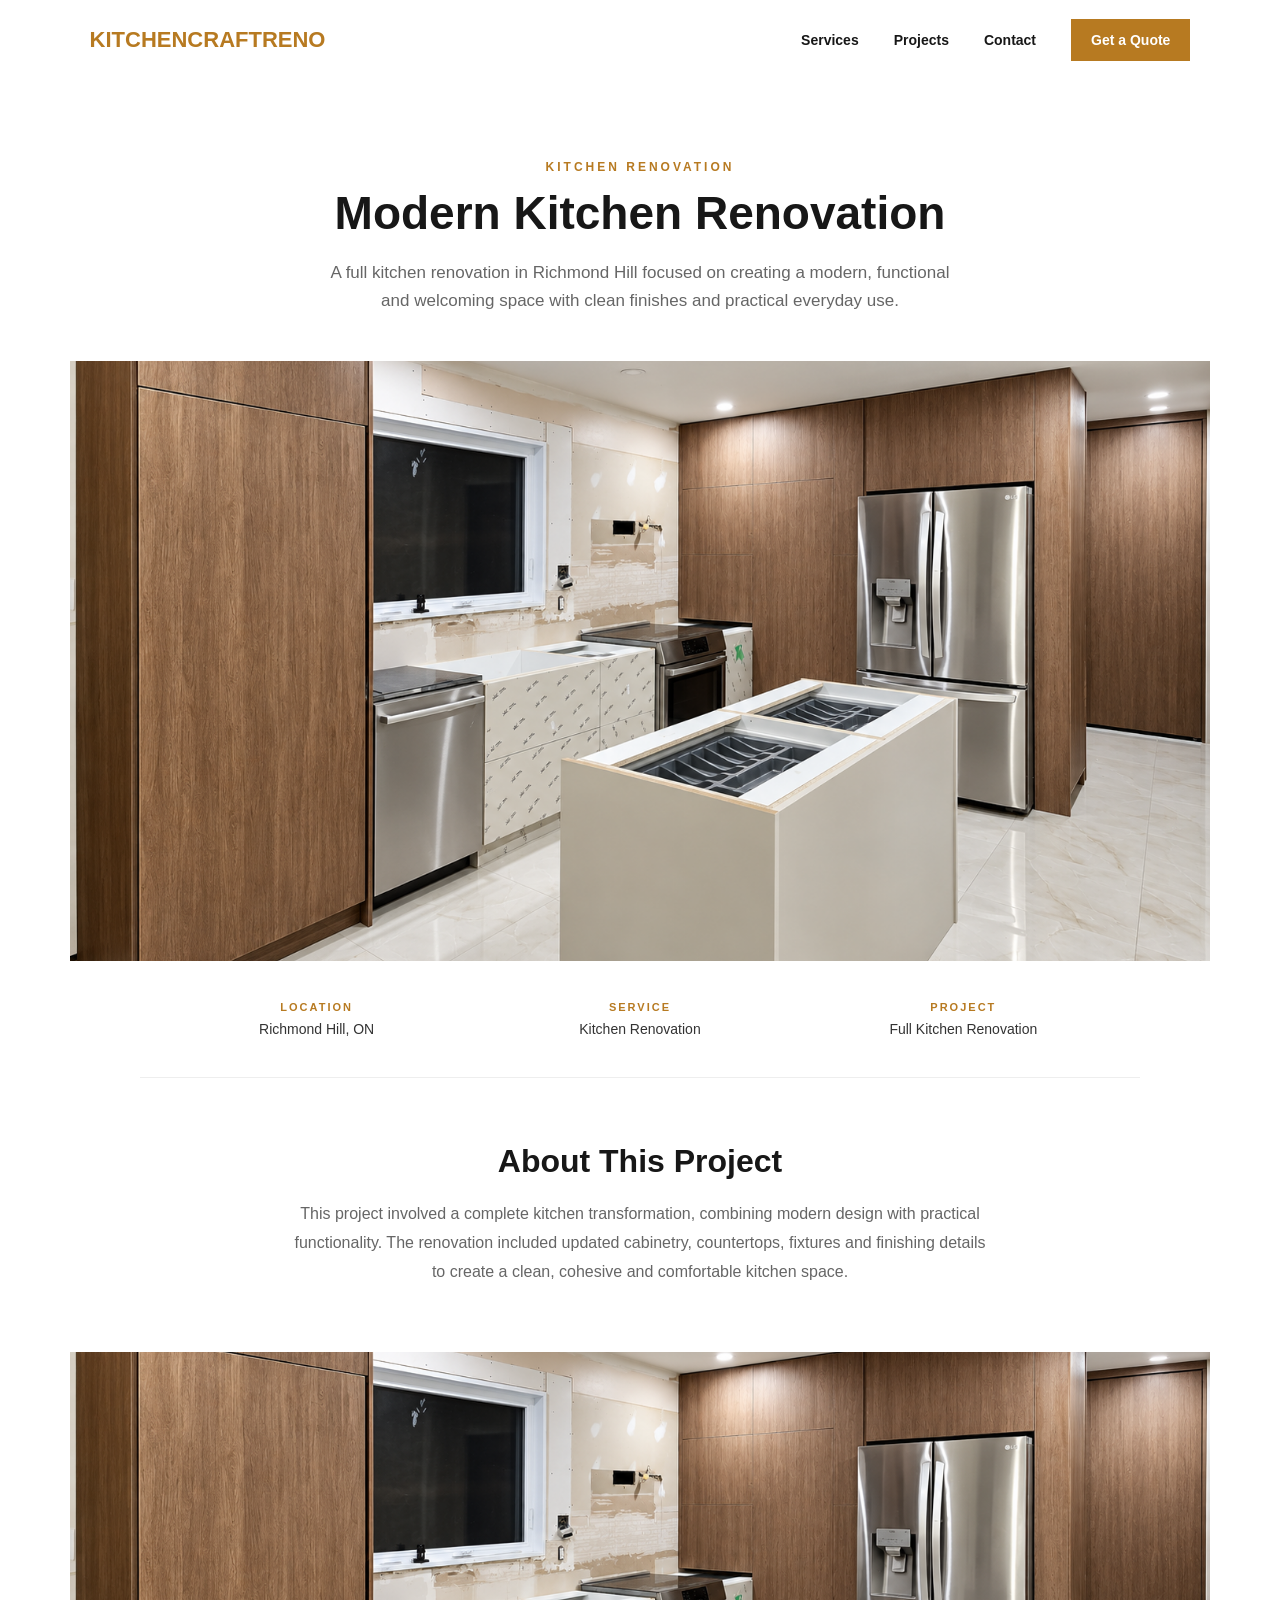
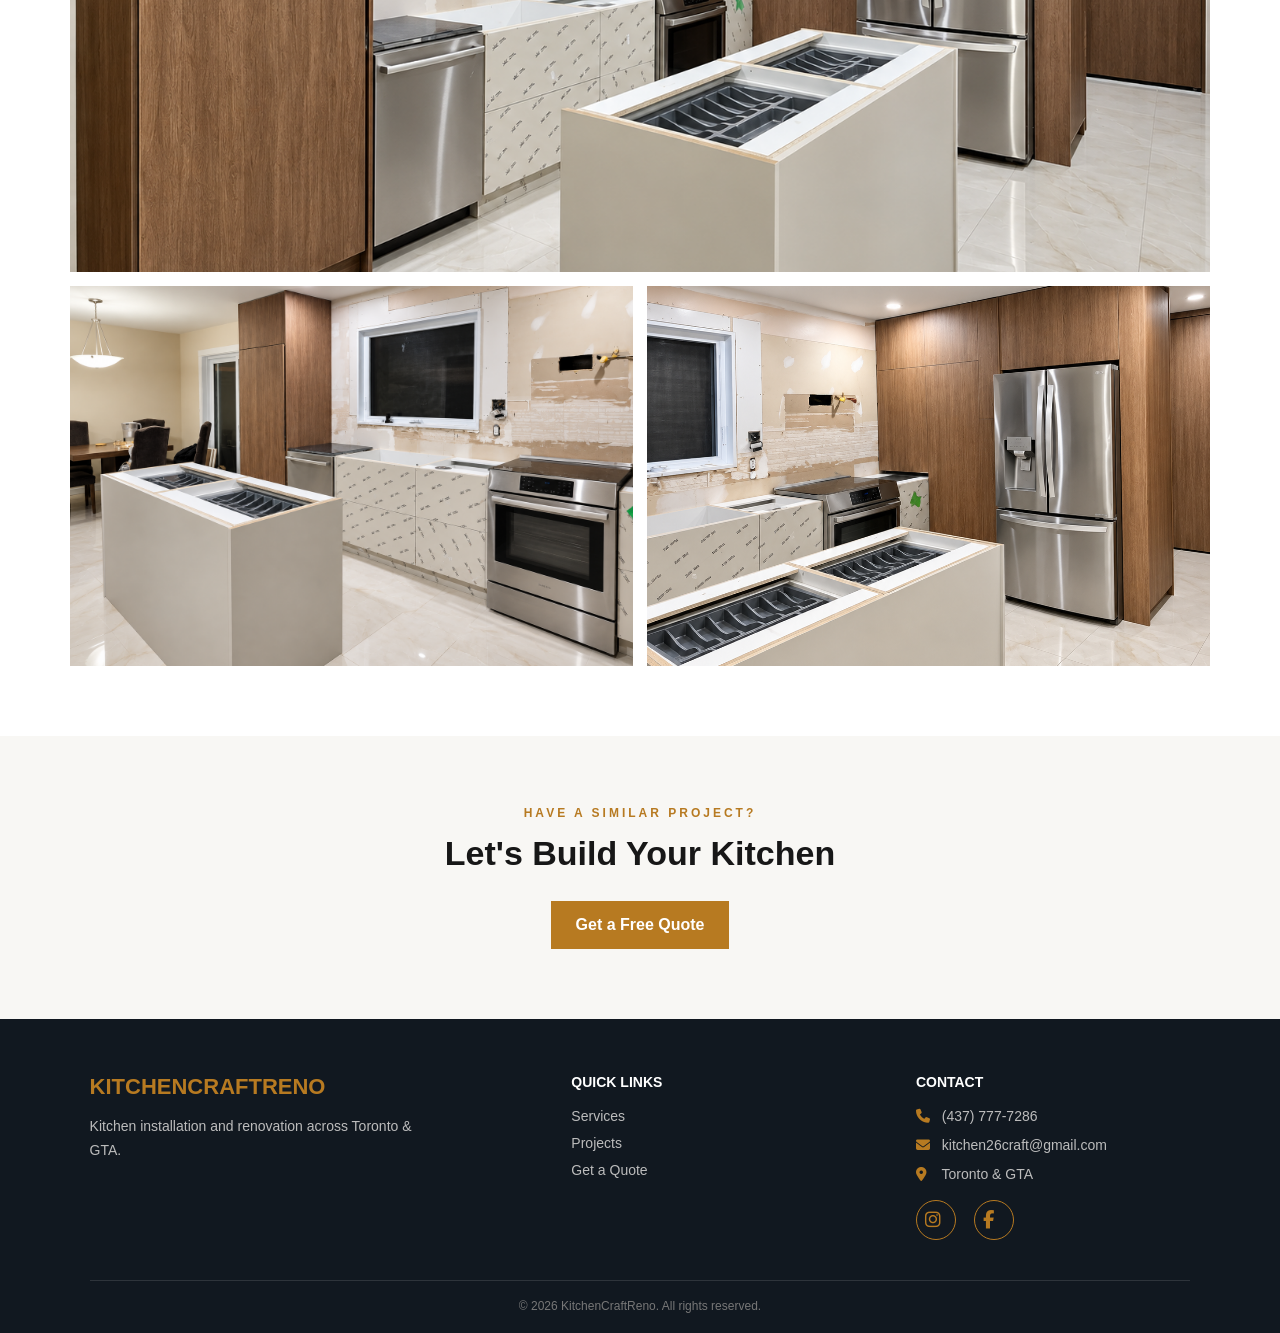
==== commit 693677d4: "social websites added to all pages" ====
--- a/project-1.html
+++ b/project-1.html
@@ -6,9 +6,9 @@
 
     <meta name="viewport" content="width=device-width, initial-scale=1.0">
 
-    <title>Modern Kitchen Renovation in Richmond Hill | KitchenCraft</title>
-
-    <meta name="description" content="View this completed modern kitchen renovation project in Richmond Hill by KitchenCraft, serving Toronto and the GTA.">
+    <title>Modern Kitchen Renovation in Richmond Hill | KitchenCraftReno</title>
+
+    <meta name="description" content="View this completed modern kitchen renovation project in Richmond Hill by KitchenCraftReno, serving Toronto and the GTA.">
 
     <link rel="icon" type="image/png" href="favicon.png">
 
@@ -26,7 +26,7 @@
     <header class="header">
 
         <a href="index.html" class="logo">
-            KITCHENCRAFT
+            KITCHENCRAFTRENO
         </a>
 
         <nav class="nav">
@@ -194,20 +194,21 @@
         <div class="footer-container">
 
 
+            <!-- BRAND -->
             <div class="footer-brand">
 
                 <a href="index.html" class="footer-logo">
-                    KITCHENCRAFT
-                </a>
-
-                <p>
-                    Kitchen installation, renovation and repair across Toronto & GTA.
-                </p>
-
-            </div>
-
-
-
+                KITCHENCRAFTRENO
+            </a>
+
+                <p>
+                    Kitchen installation and renovation across Toronto & GTA.
+                </p>
+
+            </div>
+
+
+            <!-- QUICK LINKS -->
             <div>
 
                 <h3>
@@ -217,23 +218,23 @@
                 <div class="footer-links">
 
                     <a href="index.html#services">
-                        Services
-                    </a>
+                    Services
+                </a>
 
                     <a href="index.html#projects">
-                        Projects
-                    </a>
+                    Projects
+                </a>
 
                     <a href="index.html#quote">
-                        Get a Quote
-                    </a>
+                    Get a Quote
+                </a>
 
                 </div>
 
             </div>
 
 
-
+            <!-- CONTACT -->
             <div class="footer-contact">
 
                 <h3>
@@ -244,21 +245,35 @@
                     <i class="fa-solid fa-phone"></i>
 
                     <a href="tel:+14377777286">
-                        (437) 777-7286
+                    (437) 777-7286
+                </a>
+                </p>
+
+                <p>
+                    <i class="fa-solid fa-envelope"></i>
+
+                    <a href="mailto:kitchen26craft@gmail.com">
+                    kitchen26craft@gmail.com
+                </a>
+                </p>
+
+                <p>
+                    <i class="fa-solid fa-location-dot"></i> Toronto & GTA
+                </p>
+
+
+                <!-- SOCIAL MEDIA -->
+                <div class="social-links">
+
+                    <a href="https://www.instagram.com/kitchenkraftreno/" target="_blank" rel="noopener noreferrer" aria-label="KitchenCraft Reno on Instagram">
+                        <i class="fa-brands fa-instagram"></i>
                     </a>
-                </p>
-
-                <p>
-                    <i class="fa-solid fa-envelope"></i>
-
-                    <a href="mailto:info@kitchencraft.ca">
-                        info@kitchencraft.ca
+
+                    <a href="https://www.facebook.com/share/1QX5NzQncX/" target="_blank" rel="noopener noreferrer" aria-label="KitchenCraft Reno on Facebook">
+                        <i class="fa-brands fa-facebook-f"></i>
                     </a>
-                </p>
-
-                <p>
-                    <i class="fa-solid fa-location-dot"></i> Toronto & GTA
-                </p>
+
+                </div>
 
             </div>
 
@@ -266,10 +281,11 @@
         </div>
 
 
+        <!-- COPYRIGHT -->
         <div class="footer-bottom">
 
             <p>
-                © 2026 KitchenCraft. All rights reserved.
+                © 2026 KitchenCraftReno. All rights reserved.
             </p>
 
         </div>
--- a/style.css
+++ b/style.css
@@ -1640,4 +1640,37 @@
         grid-template-columns: 1fr;
         max-width: 100%;
     }
+}
+
+
+/* ========================================
+   SOCIAL MEDIA LINKS
+======================================== */
+
+.social-links {
+    display: flex;
+    align-items: center;
+    gap: 18px;
+    margin-top: 18px;
+}
+
+.social-links a {
+    font-size: 22px;
+    width: 40px;
+    height: 40px;
+    display: flex;
+    align-items: center;
+    justify-content: center;
+    border: 1px solid #b77a21;
+    border-radius: 50%;
+    color: #b77a21;
+    font-size: 18px;
+    text-decoration: none;
+    transition: all 0.3s ease;
+}
+
+.social-links a:hover {
+    background-color: #b77a21;
+    color: #ffffff;
+    transform: translateY(-2px);
 }
